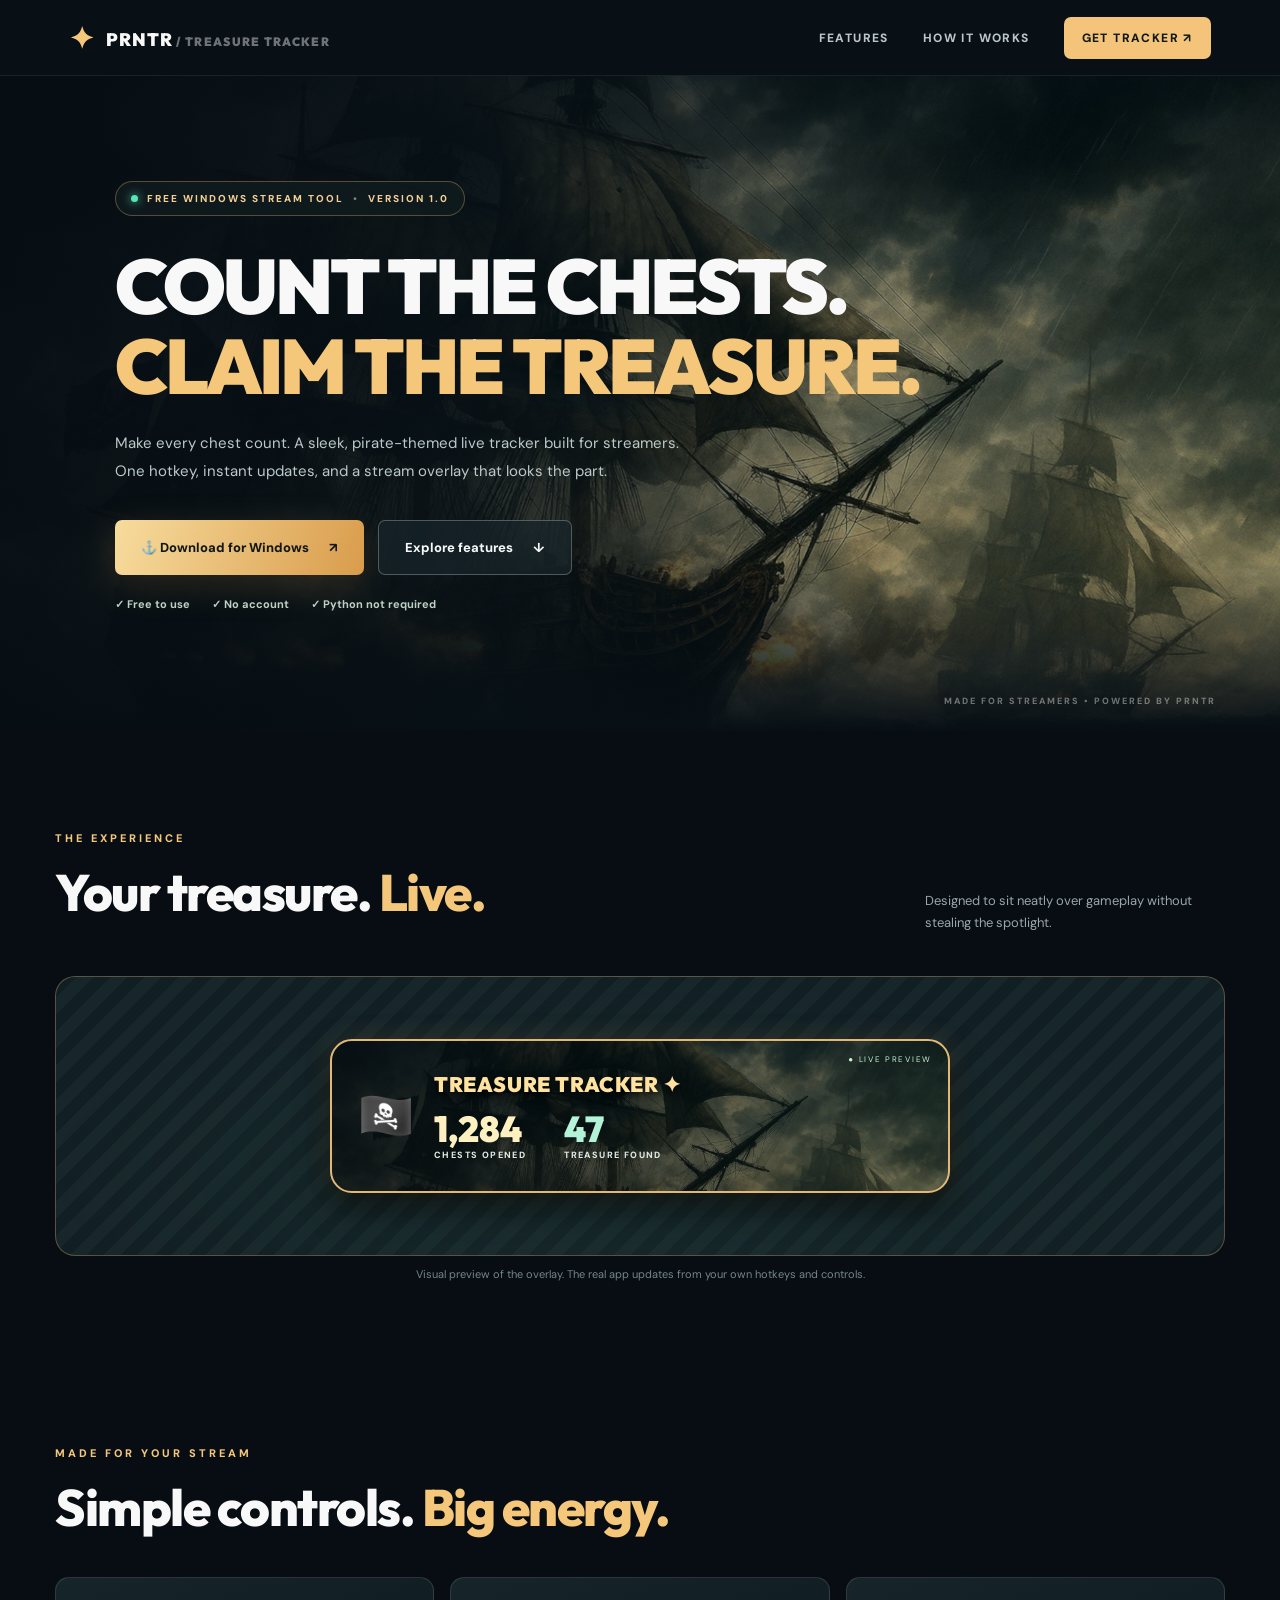
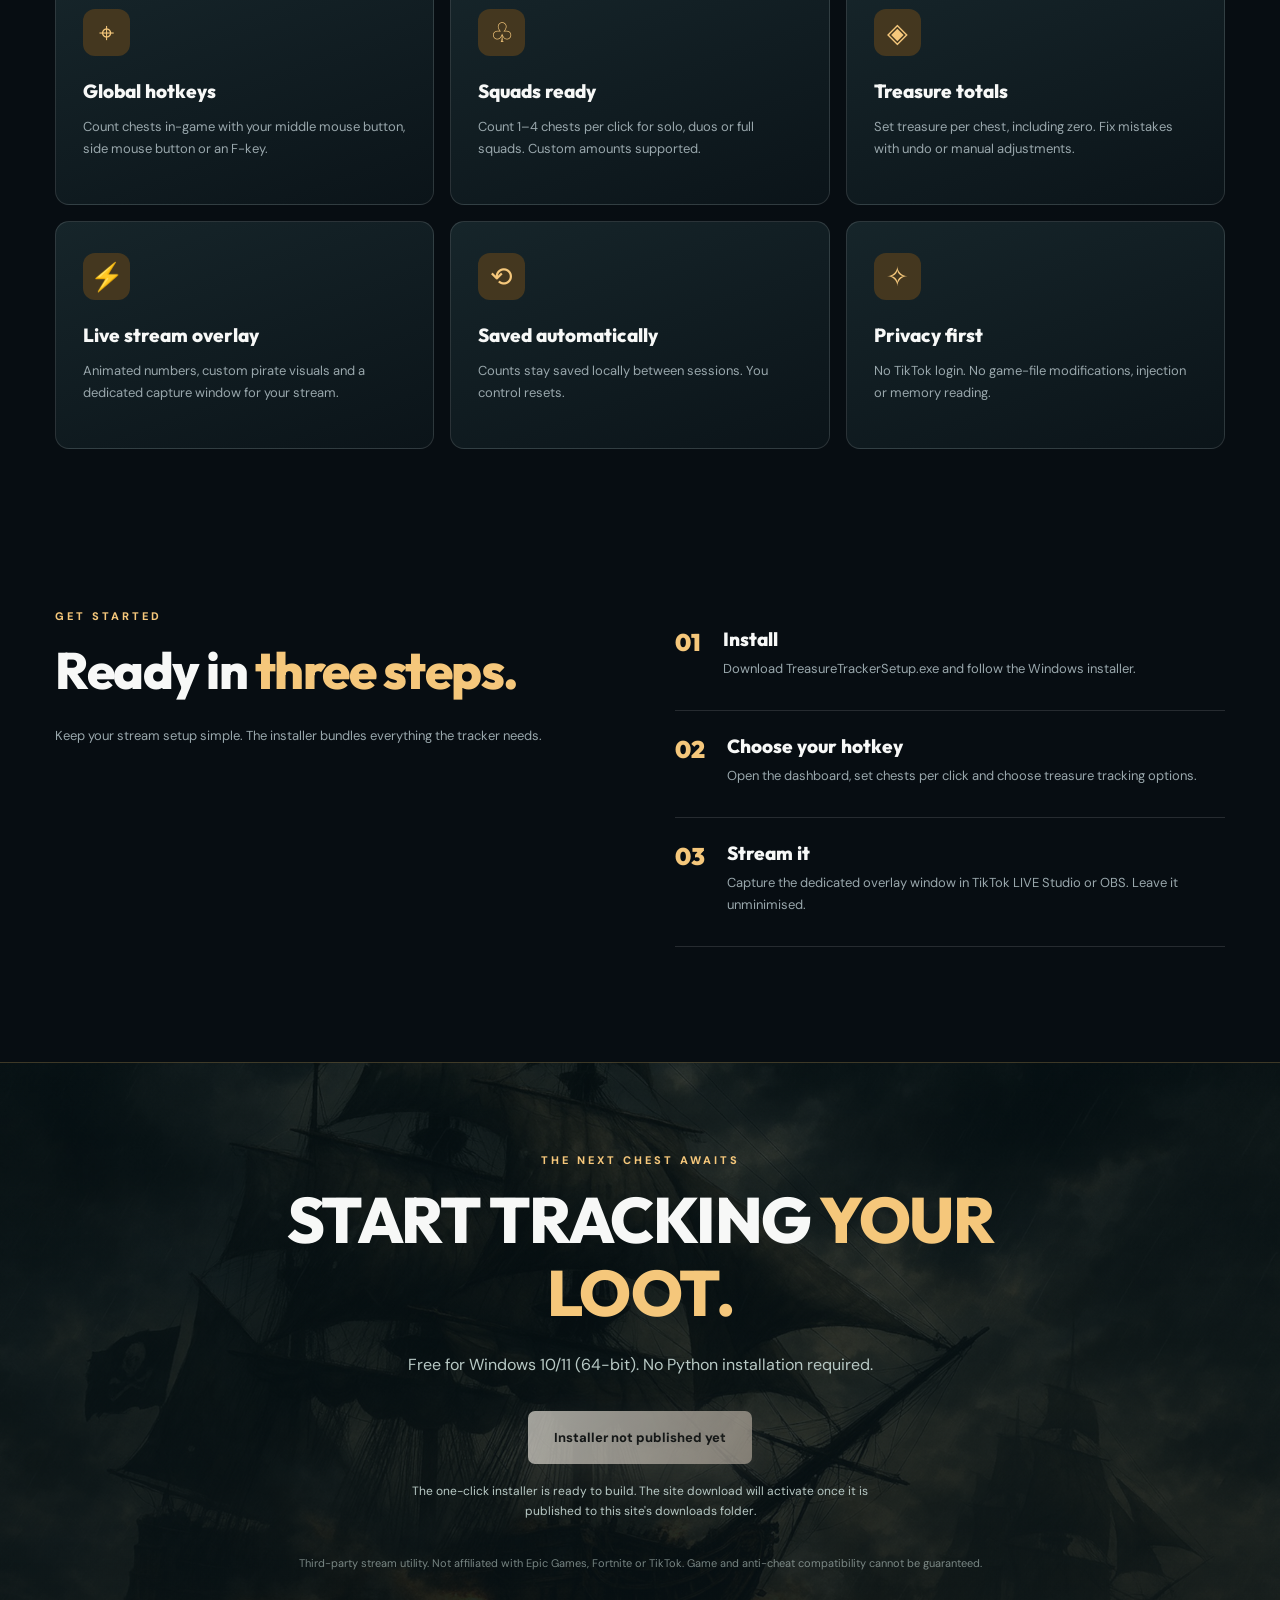
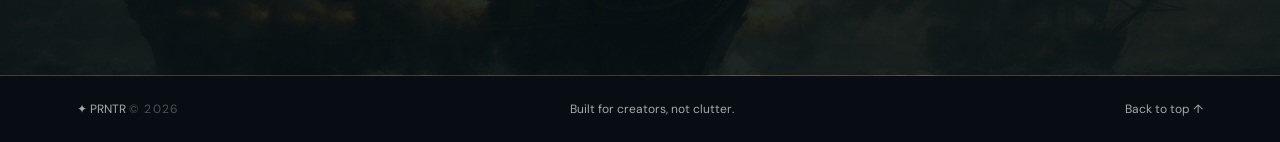
==== website/index.html @ 53aa1434 "Place uploaded Treasure Tracker app, website and installer in project root" ====
<!DOCTYPE html>
<html lang="en"><head><meta charset="utf-8"><meta name="viewport" content="width=device-width, initial-scale=1"><meta name="theme-color" content="#080f16"><meta name="description" content="PRNTR Treasure Tracker: a free pirate-themed live chest counter for streamers. Windows download."><title>Treasure Tracker — PRNTR</title><link rel="stylesheet" href="style.css"></head>
<body><header class="nav"><a href="#top" class="brand"><span class="brandmark">✦</span> PRNTR<span class="dim"> / TREASURE TRACKER</span></a><nav><a href="#features">Features</a><a href="#setup">How it works</a><a class="navbtn" href="#download">Get tracker ↗</a></nav></header>
<main id="top"><section class="hero"><div class="hero-bg" aria-hidden="true"></div><div class="hero-overlay" aria-hidden="true"></div><div class="hero-content"><div class="pill"><span class="pulse"></span> FREE WINDOWS STREAM TOOL <span class="separator">•</span> VERSION 1.0</div><h1>COUNT THE CHESTS.<br><span>CLAIM THE TREASURE.</span></h1><p>Make every chest count. A sleek, pirate-themed live tracker built for streamers. One hotkey, instant updates, and a stream overlay that looks the part.</p><div class="actions"><a id="downloadMain" class="primary" href="#download">⚓ Download for Windows <span aria-hidden="true">↗</span></a><a class="secondary" href="#features">Explore features <span aria-hidden="true">↓</span></a></div><div class="mini-details"><span>✓ Free to use</span><span>✓ No account</span><span>✓ Python not required</span></div></div><div class="horizon-label">MADE FOR STREAMERS • POWERED BY PRNTR</div></section>
<section class="preview-wrap"><div class="section-top"><div><span class="eyebrow">THE EXPERIENCE</span><h2>Your treasure. <em>Live.</em></h2></div><p>Designed to sit neatly over gameplay without stealing the spotlight.</p></div><div class="preview"><div class="overlay-preview"><span class="preview-icon">🏴‍☠️</span><div><div class="overlay-title">TREASURE TRACKER <span class="glimmer">✦</span></div><div class="overlay-values"><div><strong id="demoChests">1,284</strong><small>CHESTS OPENED</small></div><div><strong id="demoTreasure">47</strong><small>TREASURE FOUND</small></div></div></div><span class="live-tag">● LIVE PREVIEW</span></div></div><p class="preview-note">Visual preview of the overlay. The real app updates from your own hotkeys and controls.</p></section>
<section class="features" id="features"><span class="eyebrow">MADE FOR YOUR STREAM</span><h2>Simple controls. <em>Big energy.</em></h2><div class="feature-grid"><article class="feature"><span class="symbol">⌖</span><h3>Global hotkeys</h3><p>Count chests in-game with your middle mouse button, side mouse button or an F-key.</p></article><article class="feature"><span class="symbol">♧</span><h3>Squads ready</h3><p>Count 1–4 chests per click for solo, duos or full squads. Custom amounts supported.</p></article><article class="feature"><span class="symbol">◈</span><h3>Treasure totals</h3><p>Set treasure per chest, including zero. Fix mistakes with undo or manual adjustments.</p></article><article class="feature"><span class="symbol">⚡</span><h3>Live stream overlay</h3><p>Animated numbers, custom pirate visuals and a dedicated capture window for your stream.</p></article><article class="feature"><span class="symbol">⟲</span><h3>Saved automatically</h3><p>Counts stay saved locally between sessions. You control resets.</p></article><article class="feature"><span class="symbol">✧</span><h3>Privacy first</h3><p>No TikTok login. No game-file modifications, injection or memory reading.</p></article></div></section>
<section class="steps" id="setup"><div><span class="eyebrow">GET STARTED</span><h2>Ready in <em>three steps.</em></h2><p>Keep your stream setup simple. The installer bundles everything the tracker needs.</p></div><div class="step-list"><div class="step"><span>01</span><div><h3>Install</h3><p>Download TreasureTrackerSetup.exe and follow the Windows installer.</p></div></div><div class="step"><span>02</span><div><h3>Choose your hotkey</h3><p>Open the dashboard, set chests per click and choose treasure tracking options.</p></div></div><div class="step"><span>03</span><div><h3>Stream it</h3><p>Capture the dedicated overlay window in TikTok LIVE Studio or OBS. Leave it unminimised.</p></div></div></div></section>
<section class="download" id="download"><div class="download-in"><div class="eyebrow">THE NEXT CHEST AWAITS</div><h2>START TRACKING <em>YOUR LOOT.</em></h2><p>Free for Windows 10/11 (64-bit). No Python installation required.</p><a id="downloadButton" class="primary" href="#download" aria-disabled="true">Installer not published yet</a><p class="status" id="downloadStatus">The one-click installer is ready to build. The site download will activate once it is published to this site's downloads folder.</p><p class="footnote">Third-party stream utility. Not affiliated with Epic Games, Fortnite or TikTok. Game and anti-cheat compatibility cannot be guaranteed.</p></div></section></main>
<footer><span>✦ PRNTR <span class="dim">© 2026</span></span><span>Built for creators, not clutter.</span><a href="#top">Back to top ↑</a></footer><script src="script.js"></script></body></html>
---- website/style.css ----
@import url('https://fonts.googleapis.com/css2?family=DM+Sans:wght@400;500;600;700;800&family=Outfit:wght@400;500;600;700;800;900&display=swap');:root{--bg:#070d12;--surface:#101b21;--gold:#f5c77b;--muted:#99a7ac;--line:#ffffff20}*{box-sizing:border-box}html{scroll-behavior:smooth}body{margin:0;background:var(--bg);color:#f7f8f7;font:16px 'DM Sans',Arial,sans-serif}a{text-decoration:none;color:inherit}.nav{height:76px;display:flex;align-items:center;justify-content:space-between;padding:0 clamp(24px,5.4vw,100px);background:#091017e8;position:sticky;top:0;z-index:9;border-bottom:1px solid #ffffff12;backdrop-filter:blur(20px)}.brand{font-family:Outfit;font-weight:900;letter-spacing:1px;font-size:18px}.brandmark{color:var(--gold);font-size:30px;vertical-align:-3px;margin-right:7px}.dim{opacity:.43;font-size:12px;letter-spacing:1.3px}.nav nav{display:flex;align-items:center;gap:34px;font-size:12px;text-transform:uppercase;letter-spacing:1.4px;font-weight:800}.nav nav>a:not(.navbtn){color:#b9c7c7}.navbtn{padding:13px 18px;background:#f3c47a;color:#111814;border-radius:7px}.hero{min-height:655px;position:relative;display:flex;align-items:center;isolation:isolate;overflow:hidden}.hero-bg,.hero-overlay{position:absolute;inset:0;z-index:-1}.hero-bg{background:url('assets/pirate-theme.png') center 43%/cover no-repeat;transform:scale(1.015)}.hero-overlay{background:linear-gradient(90deg,#060d13f5 0%,#071016e8 36%,#07101772 67%,#06101753),linear-gradient(0deg,#070d12 0%,transparent 24%,transparent 75%,#0710175c)}.hero-content{margin-left:clamp(24px,9vw,155px);max-width:840px;padding:75px 20px 90px 0}.pill{display:inline-flex;align-items:center;gap:9px;border:1px solid #e5b96855;background:#121e21ae;border-radius:30px;color:#f3cf95;padding:10px 15px;font-weight:800;font-size:10px;letter-spacing:2px}.pulse{width:7px;height:7px;background:#58e5b7;box-shadow:0 0 10px #58e5b7;border-radius:50%;animation:blink 2s infinite}.separator{color:#ffffff77}.hero h1{font:900 clamp(45px,6vw,87px)/1.04 Outfit,sans-serif;letter-spacing:-3px;margin:30px 0 24px}.hero h1 span{color:var(--gold)}.hero-content>p{color:#bcc9c9;line-height:1.85;max-width:570px;font-size:15px}.actions{display:flex;gap:14px;flex-wrap:wrap;margin-top:34px}.primary,.secondary{display:inline-flex;align-items:center;justify-content:center;gap:20px;border-radius:7px;font-weight:800;font-size:13px;padding:18px 26px;transition:transform .2s,box-shadow .2s}.primary{background:linear-gradient(110deg,#f7dc9d,#d99c4c);color:#131714;box-shadow:0 10px 38px #ecad5429}.primary:hover,.secondary:hover{transform:translateY(-3px)}.secondary{background:#17242ab8;border:1px solid #ffffff42}.mini-details{display:flex;gap:22px;flex-wrap:wrap;color:#bdd2c4;font-size:11px;font-weight:700;margin-top:22px}.horizon-label{position:absolute;bottom:24px;right:5%;color:#ffffff66;letter-spacing:2px;font-size:9px;font-weight:800}.preview-wrap,.features,.steps{max-width:1220px;margin:auto;padding:95px 25px}.section-top{display:flex;justify-content:space-between;align-items:end;gap:20px;margin-bottom:29px}.section-top>p{max-width:300px;color:var(--muted);font-size:13px;line-height:1.7}.eyebrow{color:var(--gold);font-weight:800;letter-spacing:3px;font-size:11px}h2{font:800 clamp(32px,4vw,53px)/1.13 Outfit,sans-serif;letter-spacing:-1.5px;margin:17px 0 25px}h2 em{color:var(--gold);font-style:normal}.preview{border:1px solid #a88c5a77;border-radius:20px;padding:50px 20px;background:radial-gradient(ellipse at 48% 70%,#2e554537,transparent 70%),repeating-linear-gradient(-45deg,#111e24,#111e24 12px,#17262b 12px,#17262b 24px);display:grid;place-items:center;min-height:280px}.overlay-preview{min-height:154px;width:min(100%,620px);background:linear-gradient(90deg,#040b10d8,#04151985),url('assets/pirate-theme.png') center/cover;border-radius:22px;border:2px solid #e2b876;box-shadow:0 13px 32px #000a,0 0 24px #c7a25e33;display:flex;gap:20px;padding:26px;align-items:center;position:relative}.preview-icon{font-size:45px}.overlay-title{font:900 21px Outfit;letter-spacing:.6px;color:#ffe1a0;text-shadow:0 3px 9px #000}.glimmer{display:inline-block;animation:bob 2s ease-in-out infinite}.overlay-values{display:flex;gap:38px;margin-top:12px}.overlay-values>div{display:flex;flex-direction:column}.overlay-values strong{font:900 36px Outfit;color:#fff0c2;line-height:1.1}.overlay-values>div+div strong{color:#b3f3d8}.overlay-values small{font-size:9px;letter-spacing:1.4px;color:#e1eae4;font-weight:800}.live-tag{position:absolute;right:16px;top:13px;color:#c2f5d7;font-size:8px;letter-spacing:1.7px}.preview-note{color:#74878a;text-align:center;font-size:11px}.features{padding-top:54px}.feature-grid{display:grid;grid-template-columns:repeat(3,1fr);gap:16px;margin-top:40px}.feature{background:linear-gradient(160deg,#16252a,#0b1419);border:1px solid var(--line);border-radius:14px;padding:31px 27px;min-height:223px}.symbol{display:grid;place-items:center;width:47px;height:47px;border-radius:12px;background:#44371f;color:var(--gold);font-size:27px}.feature h3{font:800 19px Outfit;margin:23px 0 9px}.feature p,.steps p{color:var(--muted);line-height:1.7;font-size:13px}.steps{display:grid;grid-template-columns:1fr 1fr;gap:70px;padding-top:60px;padding-bottom:115px}.step{display:flex;gap:22px;border-bottom:1px solid var(--line);padding:23px 0}.step>span{font:900 24px Outfit;color:var(--gold)}.step h3{margin:0;font:800 19px Outfit}.step p{margin:7px 0}.download{padding:90px 24px;background:linear-gradient(#071014ca,#071014e8),url('assets/pirate-theme.png') center/cover;border-block:1px solid #b3905150;text-align:center}.download-in{max-width:740px;margin:auto}.download h2{font-size:clamp(37px,5vw,66px)}.download p{color:#b8c9c5}.download .primary{margin-top:20px}.download .primary[aria-disabled=true]{filter:grayscale(.85);opacity:.7;cursor:not-allowed;pointer-events:none}.status{font-size:12px;max-width:460px;line-height:1.7;margin:17px auto}.footnote{font-size:11px;line-height:1.8;opacity:.62;margin-top:32px}footer{padding:25px clamp(25px,6vw,90px);display:flex;gap:20px;justify-content:space-between;color:#9faea9;font-size:12px}@keyframes blink{50%{opacity:.4}}@keyframes bob{50%{transform:translateY(-5px) rotate(8deg)}}@media(max-width:760px){.nav{height:70px}.nav nav{gap:10px}.nav nav>a:not(.navbtn){display:none}.brand .dim{display:none}.hero{min-height:650px}.hero h1{letter-spacing:-1px}.hero-content{margin-left:25px}.section-top{display:block}.feature-grid{grid-template-columns:1fr}.steps{grid-template-columns:1fr;gap:10px}.overlay-preview{padding:18px 12px;gap:12px}.preview-icon{font-size:32px}.overlay-title{font-size:16px}.overlay-values{gap:14px}.overlay-values strong{font-size:28px}.live-tag{display:none}footer{flex-wrap:wrap}.preview-wrap,.features,.steps{padding:65px 24px}}
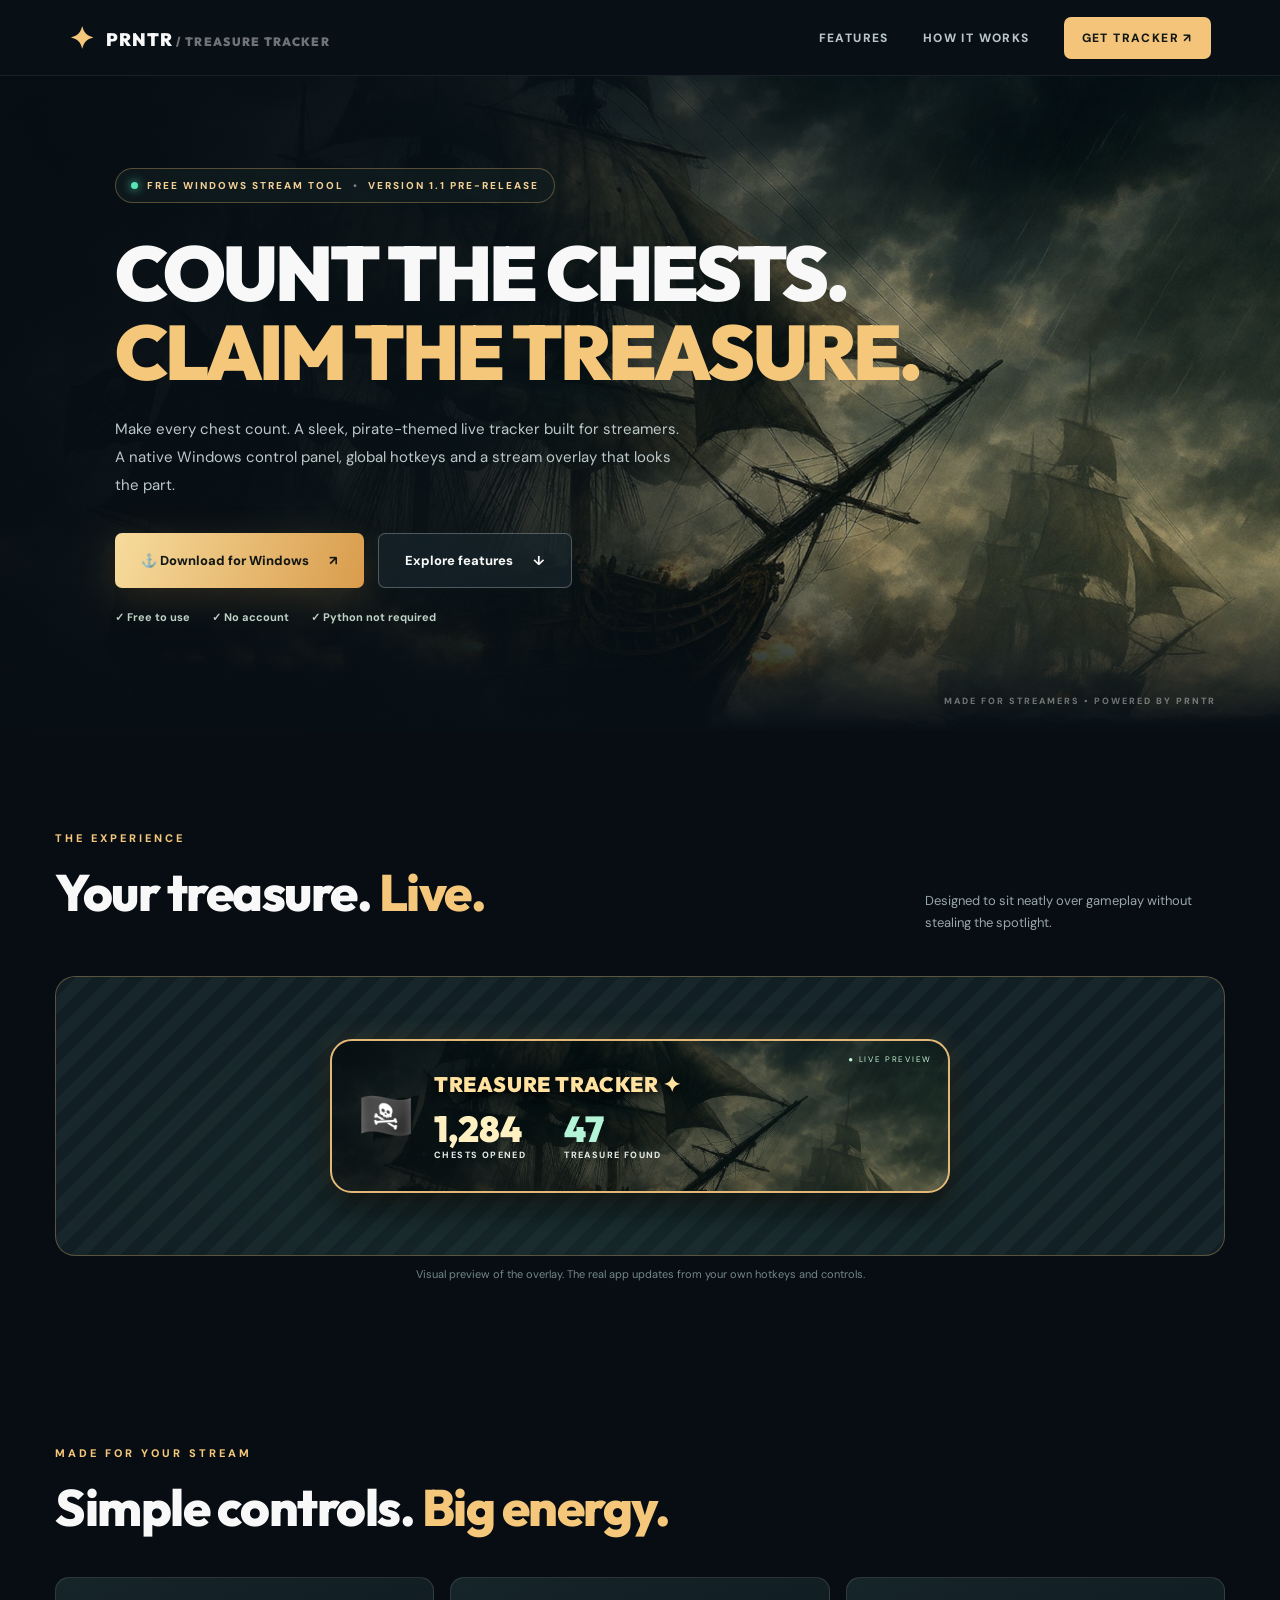
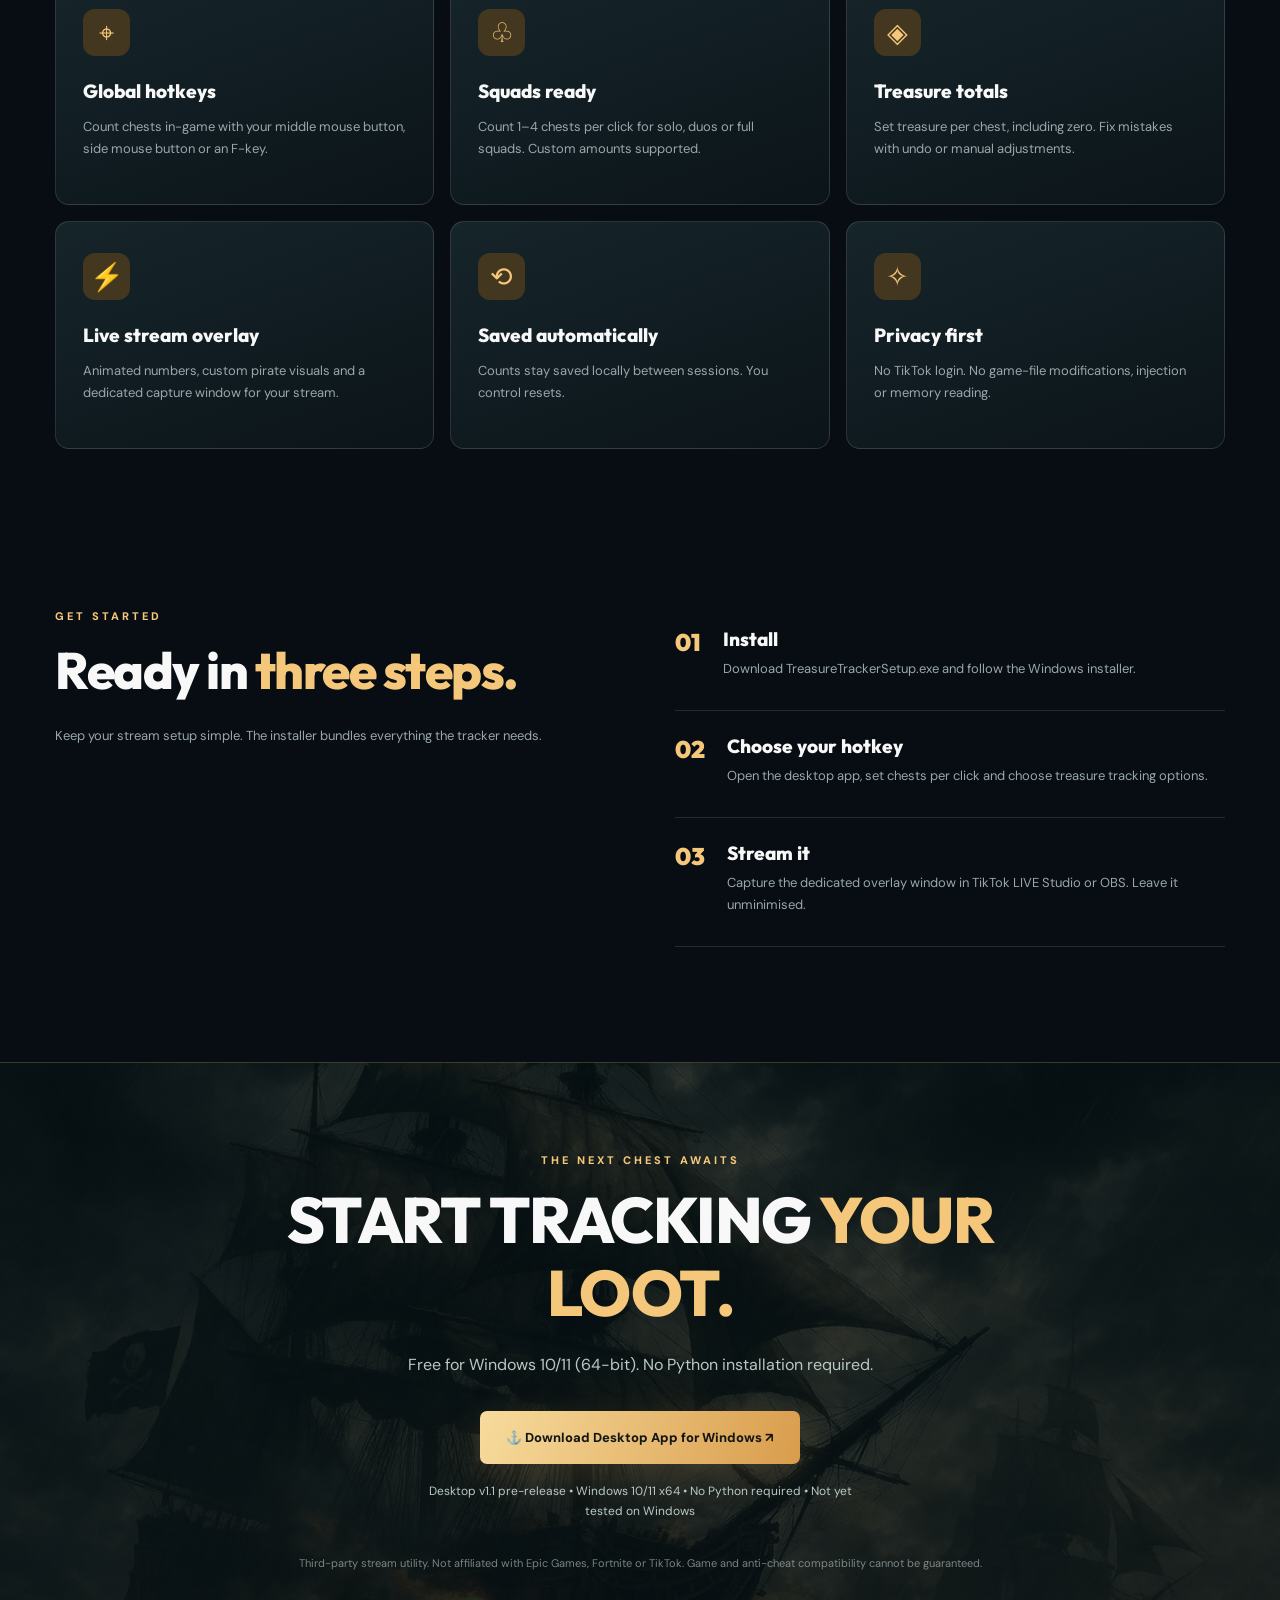
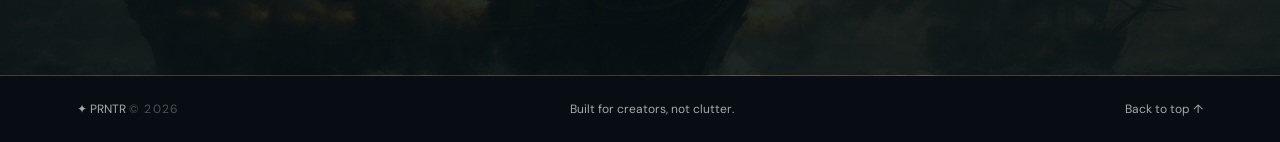
==== commit 859086b7: "Update website copy for native Windows desktop app" ====
--- a/website/index.html
+++ b/website/index.html
@@ -1,9 +1,9 @@
 <!DOCTYPE html>
 <html lang="en"><head><meta charset="utf-8"><meta name="viewport" content="width=device-width, initial-scale=1"><meta name="theme-color" content="#080f16"><meta name="description" content="PRNTR Treasure Tracker: a free pirate-themed live chest counter for streamers. Windows download."><title>Treasure Tracker — PRNTR</title><link rel="stylesheet" href="style.css"></head>
 <body><header class="nav"><a href="#top" class="brand"><span class="brandmark">✦</span> PRNTR<span class="dim"> / TREASURE TRACKER</span></a><nav><a href="#features">Features</a><a href="#setup">How it works</a><a class="navbtn" href="#download">Get tracker ↗</a></nav></header>
-<main id="top"><section class="hero"><div class="hero-bg" aria-hidden="true"></div><div class="hero-overlay" aria-hidden="true"></div><div class="hero-content"><div class="pill"><span class="pulse"></span> FREE WINDOWS STREAM TOOL <span class="separator">•</span> VERSION 1.0</div><h1>COUNT THE CHESTS.<br><span>CLAIM THE TREASURE.</span></h1><p>Make every chest count. A sleek, pirate-themed live tracker built for streamers. One hotkey, instant updates, and a stream overlay that looks the part.</p><div class="actions"><a id="downloadMain" class="primary" href="#download">⚓ Download for Windows <span aria-hidden="true">↗</span></a><a class="secondary" href="#features">Explore features <span aria-hidden="true">↓</span></a></div><div class="mini-details"><span>✓ Free to use</span><span>✓ No account</span><span>✓ Python not required</span></div></div><div class="horizon-label">MADE FOR STREAMERS • POWERED BY PRNTR</div></section>
+<main id="top"><section class="hero"><div class="hero-bg" aria-hidden="true"></div><div class="hero-overlay" aria-hidden="true"></div><div class="hero-content"><div class="pill"><span class="pulse"></span> FREE WINDOWS STREAM TOOL <span class="separator">•</span> VERSION 1.1 PRE-RELEASE</div><h1>COUNT THE CHESTS.<br><span>CLAIM THE TREASURE.</span></h1><p>Make every chest count. A sleek, pirate-themed live tracker built for streamers. A native Windows control panel, global hotkeys and a stream overlay that looks the part.</p><div class="actions"><a id="downloadMain" class="primary" href="#download">⚓ Download for Windows <span aria-hidden="true">↗</span></a><a class="secondary" href="#features">Explore features <span aria-hidden="true">↓</span></a></div><div class="mini-details"><span>✓ Free to use</span><span>✓ No account</span><span>✓ Python not required</span></div></div><div class="horizon-label">MADE FOR STREAMERS • POWERED BY PRNTR</div></section>
 <section class="preview-wrap"><div class="section-top"><div><span class="eyebrow">THE EXPERIENCE</span><h2>Your treasure. <em>Live.</em></h2></div><p>Designed to sit neatly over gameplay without stealing the spotlight.</p></div><div class="preview"><div class="overlay-preview"><span class="preview-icon">🏴‍☠️</span><div><div class="overlay-title">TREASURE TRACKER <span class="glimmer">✦</span></div><div class="overlay-values"><div><strong id="demoChests">1,284</strong><small>CHESTS OPENED</small></div><div><strong id="demoTreasure">47</strong><small>TREASURE FOUND</small></div></div></div><span class="live-tag">● LIVE PREVIEW</span></div></div><p class="preview-note">Visual preview of the overlay. The real app updates from your own hotkeys and controls.</p></section>
 <section class="features" id="features"><span class="eyebrow">MADE FOR YOUR STREAM</span><h2>Simple controls. <em>Big energy.</em></h2><div class="feature-grid"><article class="feature"><span class="symbol">⌖</span><h3>Global hotkeys</h3><p>Count chests in-game with your middle mouse button, side mouse button or an F-key.</p></article><article class="feature"><span class="symbol">♧</span><h3>Squads ready</h3><p>Count 1–4 chests per click for solo, duos or full squads. Custom amounts supported.</p></article><article class="feature"><span class="symbol">◈</span><h3>Treasure totals</h3><p>Set treasure per chest, including zero. Fix mistakes with undo or manual adjustments.</p></article><article class="feature"><span class="symbol">⚡</span><h3>Live stream overlay</h3><p>Animated numbers, custom pirate visuals and a dedicated capture window for your stream.</p></article><article class="feature"><span class="symbol">⟲</span><h3>Saved automatically</h3><p>Counts stay saved locally between sessions. You control resets.</p></article><article class="feature"><span class="symbol">✧</span><h3>Privacy first</h3><p>No TikTok login. No game-file modifications, injection or memory reading.</p></article></div></section>
-<section class="steps" id="setup"><div><span class="eyebrow">GET STARTED</span><h2>Ready in <em>three steps.</em></h2><p>Keep your stream setup simple. The installer bundles everything the tracker needs.</p></div><div class="step-list"><div class="step"><span>01</span><div><h3>Install</h3><p>Download TreasureTrackerSetup.exe and follow the Windows installer.</p></div></div><div class="step"><span>02</span><div><h3>Choose your hotkey</h3><p>Open the dashboard, set chests per click and choose treasure tracking options.</p></div></div><div class="step"><span>03</span><div><h3>Stream it</h3><p>Capture the dedicated overlay window in TikTok LIVE Studio or OBS. Leave it unminimised.</p></div></div></div></section>
-<section class="download" id="download"><div class="download-in"><div class="eyebrow">THE NEXT CHEST AWAITS</div><h2>START TRACKING <em>YOUR LOOT.</em></h2><p>Free for Windows 10/11 (64-bit). No Python installation required.</p><a id="downloadButton" class="primary" href="#download" aria-disabled="true">Installer not published yet</a><p class="status" id="downloadStatus">The one-click installer is ready to build. The site download will activate once it is published to this site's downloads folder.</p><p class="footnote">Third-party stream utility. Not affiliated with Epic Games, Fortnite or TikTok. Game and anti-cheat compatibility cannot be guaranteed.</p></div></section></main>
+<section class="steps" id="setup"><div><span class="eyebrow">GET STARTED</span><h2>Ready in <em>three steps.</em></h2><p>Keep your stream setup simple. The installer bundles everything the tracker needs.</p></div><div class="step-list"><div class="step"><span>01</span><div><h3>Install</h3><p>Download TreasureTrackerSetup.exe and follow the Windows installer.</p></div></div><div class="step"><span>02</span><div><h3>Choose your hotkey</h3><p>Open the desktop app, set chests per click and choose treasure tracking options.</p></div></div><div class="step"><span>03</span><div><h3>Stream it</h3><p>Capture the dedicated overlay window in TikTok LIVE Studio or OBS. Leave it unminimised.</p></div></div></div></section>
+<section class="download" id="download"><div class="download-in"><div class="eyebrow">THE NEXT CHEST AWAITS</div><h2>START TRACKING <em>YOUR LOOT.</em></h2><p>Free for Windows 10/11 (64-bit). No Python installation required.</p><a id="downloadButton" class="primary" href="https://github.com/beanz129/PRNTR-TreasureTracker/releases/download/v1.1.0-rc1/TreasureTrackerSetup.exe">⚓ Download Desktop App for Windows ↗</a><p class="status" id="downloadStatus">Desktop v1.1 pre-release. Built on GitHub Actions, but not yet tested on a Windows PC. Check compatibility before promoting it.</p><p class="footnote">Third-party stream utility. Not affiliated with Epic Games, Fortnite or TikTok. Game and anti-cheat compatibility cannot be guaranteed.</p></div></section></main>
 <footer><span>✦ PRNTR <span class="dim">© 2026</span></span><span>Built for creators, not clutter.</span><a href="#top">Back to top ↑</a></footer><script src="script.js"></script></body></html>
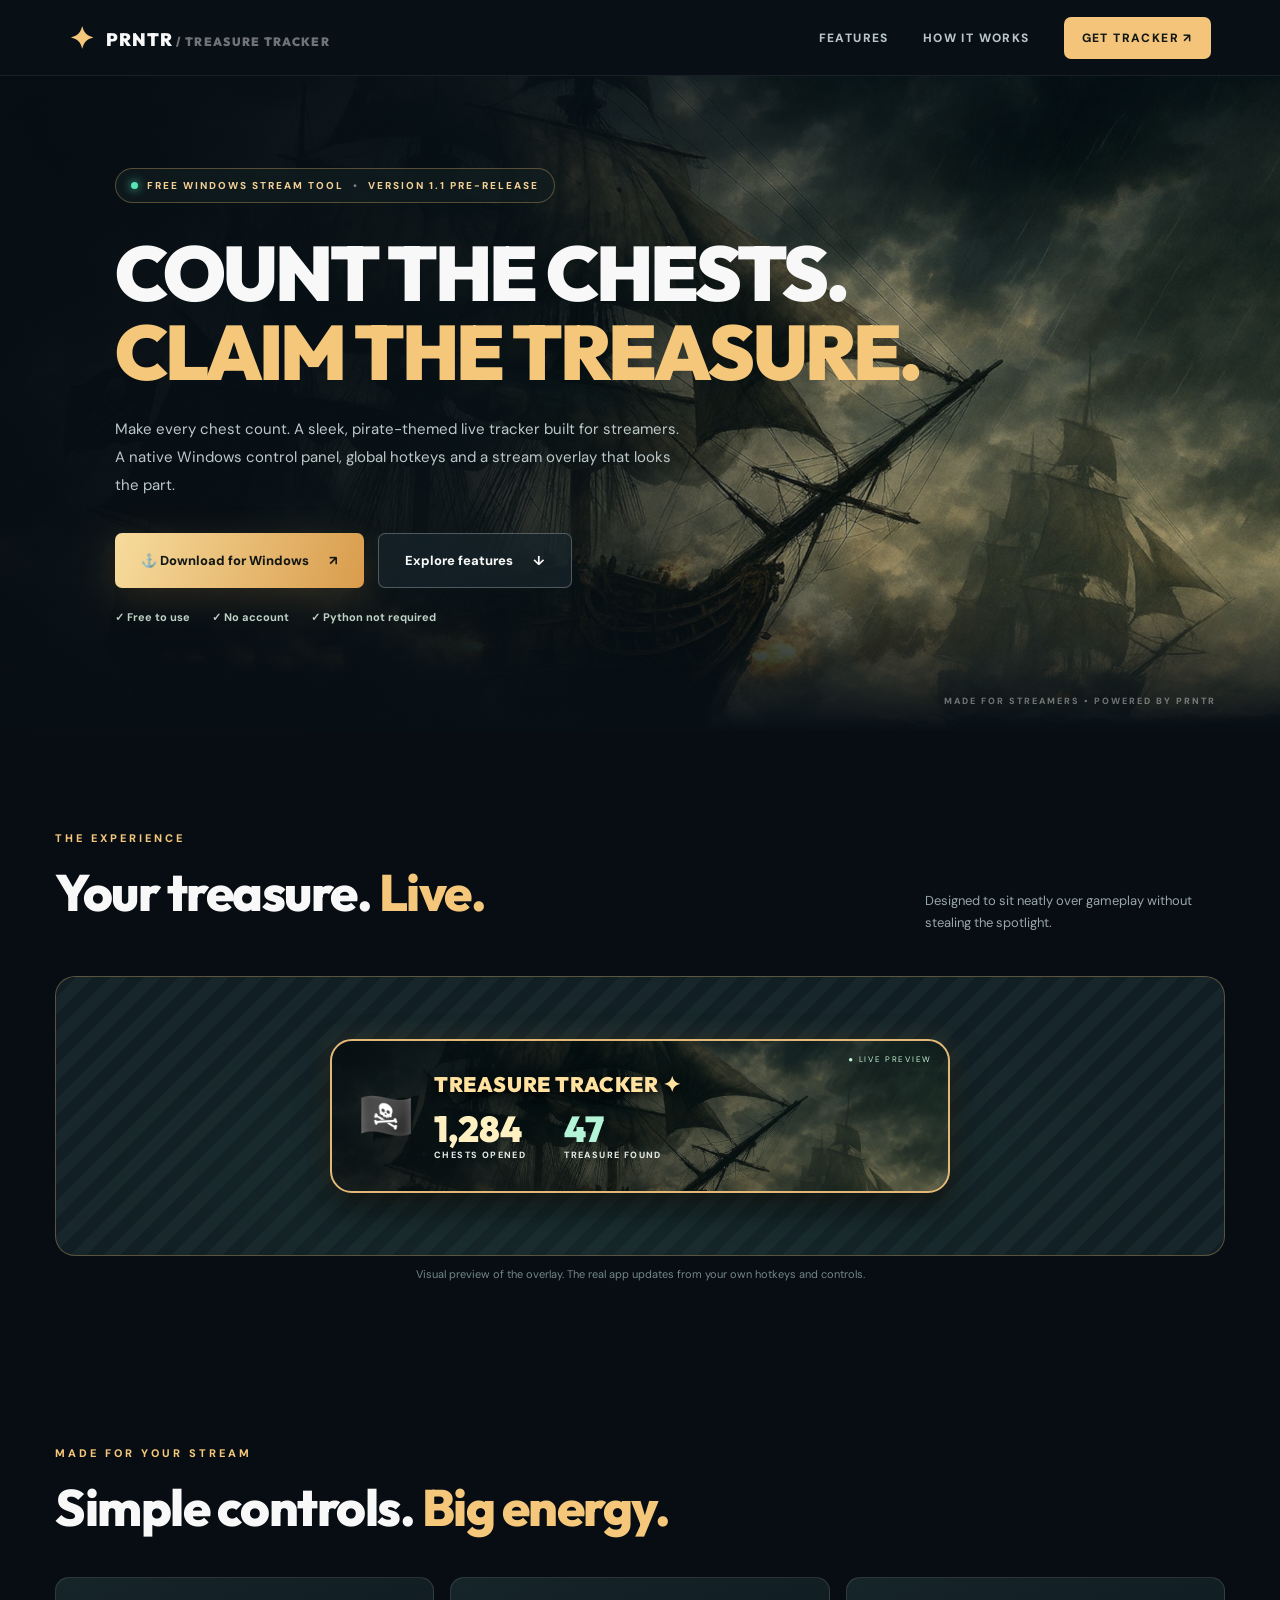
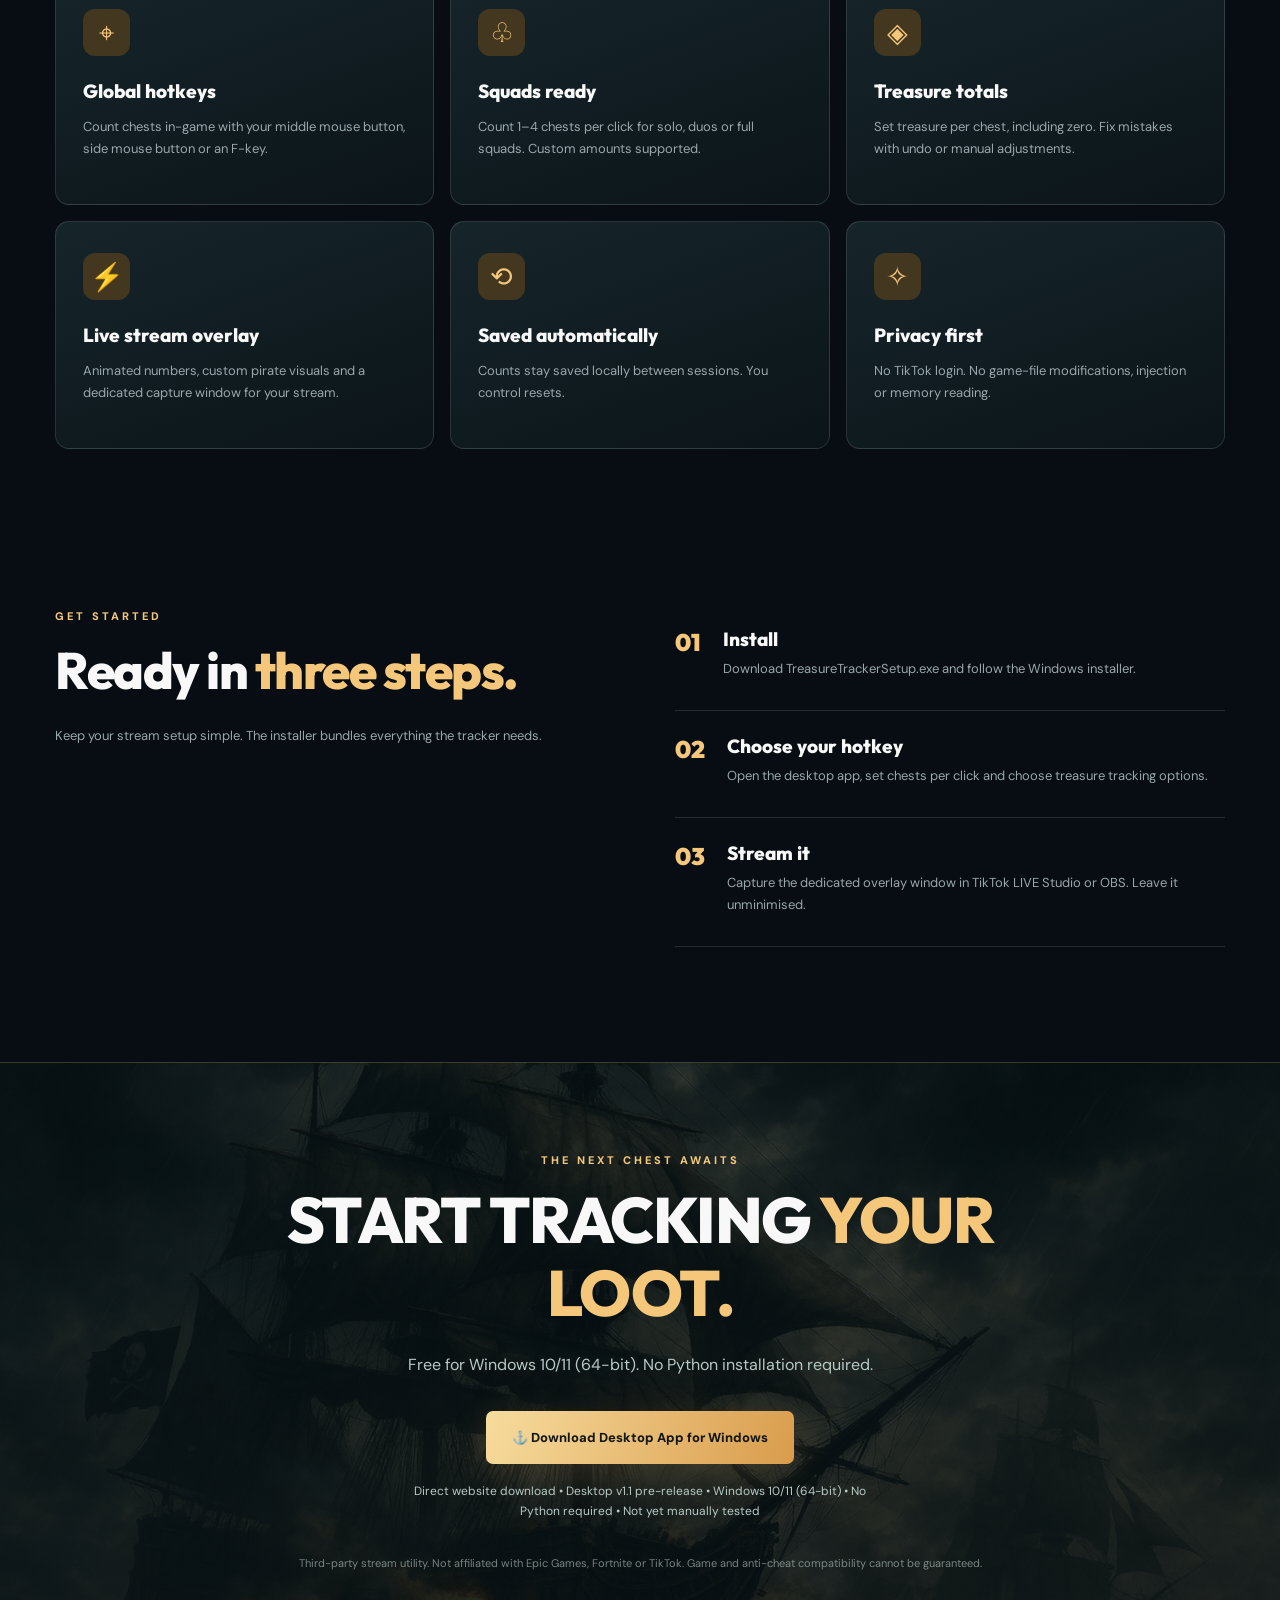
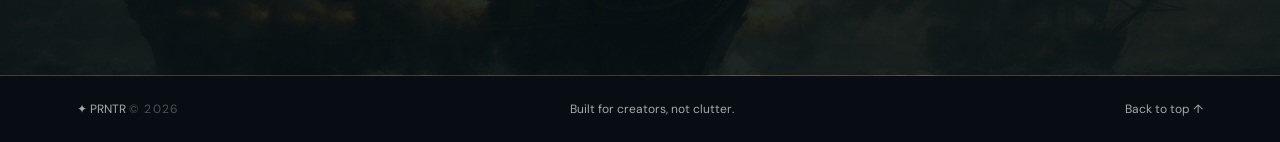
==== commit 8541567e: "Remove GitHub release link from download button" ====
--- a/website/index.html
+++ b/website/index.html
@@ -5,5 +5,5 @@
 <section class="preview-wrap"><div class="section-top"><div><span class="eyebrow">THE EXPERIENCE</span><h2>Your treasure. <em>Live.</em></h2></div><p>Designed to sit neatly over gameplay without stealing the spotlight.</p></div><div class="preview"><div class="overlay-preview"><span class="preview-icon">🏴‍☠️</span><div><div class="overlay-title">TREASURE TRACKER <span class="glimmer">✦</span></div><div class="overlay-values"><div><strong id="demoChests">1,284</strong><small>CHESTS OPENED</small></div><div><strong id="demoTreasure">47</strong><small>TREASURE FOUND</small></div></div></div><span class="live-tag">● LIVE PREVIEW</span></div></div><p class="preview-note">Visual preview of the overlay. The real app updates from your own hotkeys and controls.</p></section>
 <section class="features" id="features"><span class="eyebrow">MADE FOR YOUR STREAM</span><h2>Simple controls. <em>Big energy.</em></h2><div class="feature-grid"><article class="feature"><span class="symbol">⌖</span><h3>Global hotkeys</h3><p>Count chests in-game with your middle mouse button, side mouse button or an F-key.</p></article><article class="feature"><span class="symbol">♧</span><h3>Squads ready</h3><p>Count 1–4 chests per click for solo, duos or full squads. Custom amounts supported.</p></article><article class="feature"><span class="symbol">◈</span><h3>Treasure totals</h3><p>Set treasure per chest, including zero. Fix mistakes with undo or manual adjustments.</p></article><article class="feature"><span class="symbol">⚡</span><h3>Live stream overlay</h3><p>Animated numbers, custom pirate visuals and a dedicated capture window for your stream.</p></article><article class="feature"><span class="symbol">⟲</span><h3>Saved automatically</h3><p>Counts stay saved locally between sessions. You control resets.</p></article><article class="feature"><span class="symbol">✧</span><h3>Privacy first</h3><p>No TikTok login. No game-file modifications, injection or memory reading.</p></article></div></section>
 <section class="steps" id="setup"><div><span class="eyebrow">GET STARTED</span><h2>Ready in <em>three steps.</em></h2><p>Keep your stream setup simple. The installer bundles everything the tracker needs.</p></div><div class="step-list"><div class="step"><span>01</span><div><h3>Install</h3><p>Download TreasureTrackerSetup.exe and follow the Windows installer.</p></div></div><div class="step"><span>02</span><div><h3>Choose your hotkey</h3><p>Open the desktop app, set chests per click and choose treasure tracking options.</p></div></div><div class="step"><span>03</span><div><h3>Stream it</h3><p>Capture the dedicated overlay window in TikTok LIVE Studio or OBS. Leave it unminimised.</p></div></div></div></section>
-<section class="download" id="download"><div class="download-in"><div class="eyebrow">THE NEXT CHEST AWAITS</div><h2>START TRACKING <em>YOUR LOOT.</em></h2><p>Free for Windows 10/11 (64-bit). No Python installation required.</p><a id="downloadButton" class="primary" href="https://github.com/beanz129/PRNTR-TreasureTracker/releases/download/v1.1.0-rc1/TreasureTrackerSetup.exe">⚓ Download Desktop App for Windows ↗</a><p class="status" id="downloadStatus">Desktop v1.1 pre-release. Built on GitHub Actions, but not yet tested on a Windows PC. Check compatibility before promoting it.</p><p class="footnote">Third-party stream utility. Not affiliated with Epic Games, Fortnite or TikTok. Game and anti-cheat compatibility cannot be guaranteed.</p></div></section></main>
+<section class="download" id="download"><div class="download-in"><div class="eyebrow">THE NEXT CHEST AWAITS</div><h2>START TRACKING <em>YOUR LOOT.</em></h2><p>Free for Windows 10/11 (64-bit). No Python installation required.</p><a id="downloadButton" class="primary" href="./downloads/TreasureTrackerSetup.exe">⚓ Download Desktop App for Windows ↗</a><p class="status" id="downloadStatus">Desktop v1.1 pre-release. Built on GitHub Actions, but not yet tested on a Windows PC. Check compatibility before promoting it.</p><p class="footnote">Third-party stream utility. Not affiliated with Epic Games, Fortnite or TikTok. Game and anti-cheat compatibility cannot be guaranteed.</p></div></section></main>
 <footer><span>✦ PRNTR <span class="dim">© 2026</span></span><span>Built for creators, not clutter.</span><a href="#top">Back to top ↑</a></footer><script src="script.js"></script></body></html>
